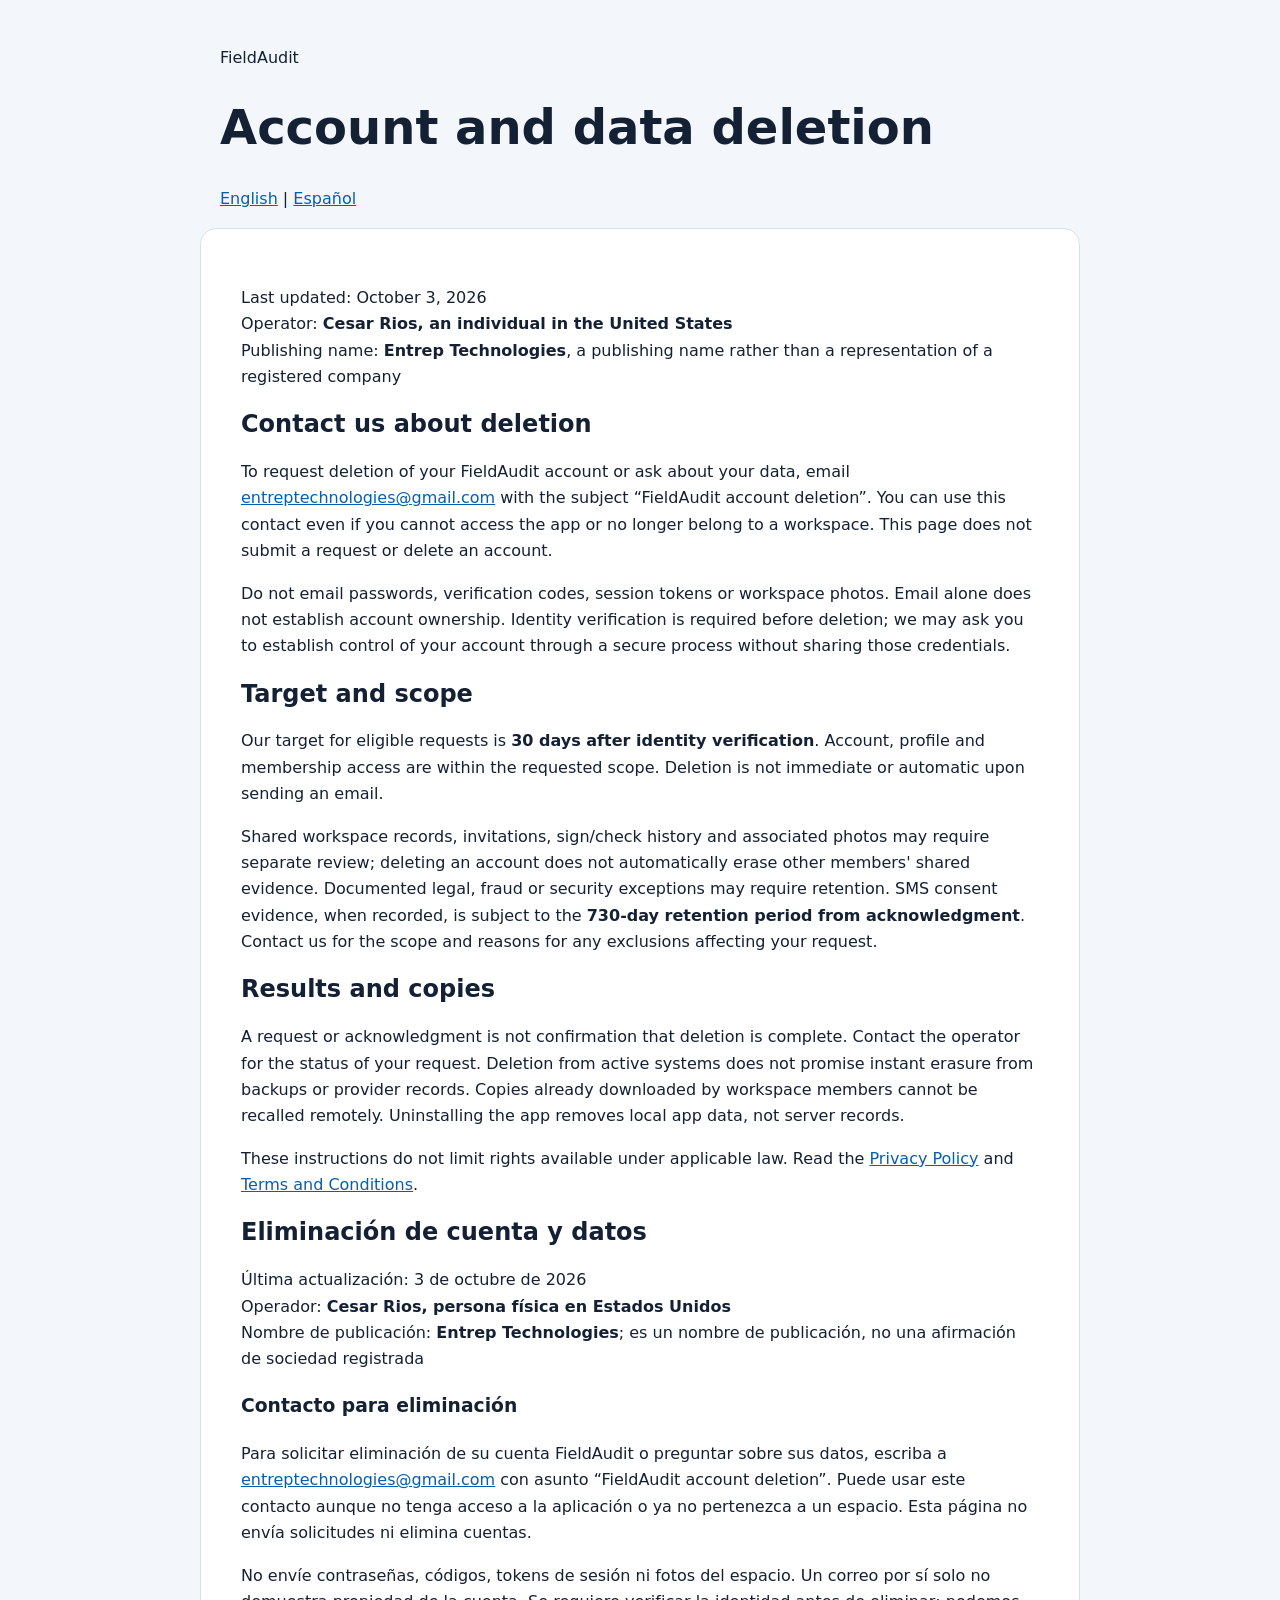
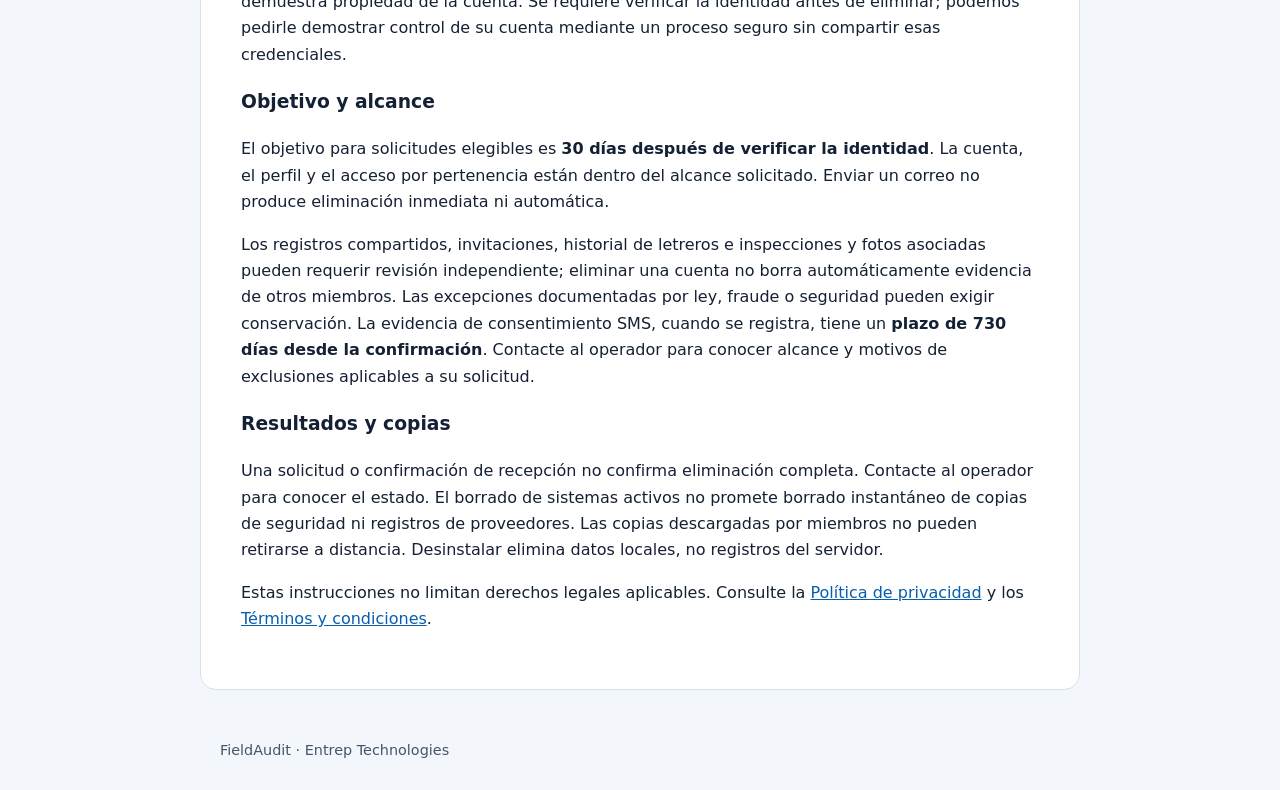
==== delete/index.html @ d107f605 "Publish approved FieldAudit baseline EN/ES legal pages Co-authored-by: Copilot App <223556219+Copilo" ====
<!doctype html>
<html lang="en">
  <head>
    <meta charset="utf-8" />
    <meta name="viewport" content="width=device-width, initial-scale=1" />
    <title>FieldAudit Account and Data Deletion</title>
    <link rel="stylesheet" href="../assets/site.css" />
  </head>
  <body>
    <header>
      <p>FieldAudit</p>
      <h1>Account and data deletion</h1>
      <nav aria-label="Language">
        <a href="#en">English</a> | <a href="#es" lang="es">Español</a>
      </nav>
    </header>
    <main>
      <section lang="en" id="en" aria-label="Deletion information in English">
        <p>
          Last updated: October 3, 2026<br />
          Operator:
          <strong>Cesar Rios, an individual in the United States</strong><br />
          Publishing name: <strong>Entrep Technologies</strong>, a publishing
          name rather than a representation of a registered company
        </p>
        <h2>Contact us about deletion</h2>
        <p>
          To request deletion of your FieldAudit account or ask about your data,
          email
          <a href="mailto:entreptechnologies@gmail.com"
            >entreptechnologies@gmail.com</a
          >
          with the subject “FieldAudit account deletion”. You can use this
          contact even if you cannot access the app or no longer belong to a
          workspace. This page does not submit a request or delete an account.
        </p>
        <p>
          Do not email passwords, verification codes, session tokens or
          workspace photos. Email alone does not establish account ownership.
          Identity verification is required before deletion; we may ask you to
          establish control of your account through a secure process without
          sharing those credentials.
        </p>
        <h2>Target and scope</h2>
        <p>
          Our target for eligible requests is
          <strong>30 days after identity verification</strong>. Account, profile
          and membership access are within the requested scope. Deletion is not
          immediate or automatic upon sending an email.
        </p>
        <p>
          Shared workspace records, invitations, sign/check history and
          associated photos may require separate review; deleting an account
          does not automatically erase other members' shared evidence.
          Documented legal, fraud or security exceptions may require retention.
          SMS consent evidence, when recorded, is subject to the
          <strong>730-day retention period from acknowledgment</strong>. Contact
          us for the scope and reasons for any exclusions affecting your
          request.
        </p>
        <h2>Results and copies</h2>
        <p>
          A request or acknowledgment is not confirmation that deletion is
          complete. Contact the operator for the status of your request.
          Deletion from active systems does not promise instant erasure from
          backups or provider records. Copies already downloaded by workspace
          members cannot be recalled remotely. Uninstalling the app removes
          local app data, not server records.
        </p>
        <p>
          These instructions do not limit rights available under applicable law.
          Read the <a href="../privacy/">Privacy Policy</a> and
          <a href="../terms/">Terms and Conditions</a>.
        </p>
      </section>
      <section lang="es" id="es" aria-label="Eliminación en español">
        <h2>Eliminación de cuenta y datos</h2>
        <p>
          Última actualización: 3 de octubre de 2026<br />
          Operador: <strong>Cesar Rios, persona física en Estados Unidos</strong
          ><br />
          Nombre de publicación: <strong>Entrep Technologies</strong>; es un
          nombre de publicación, no una afirmación de sociedad registrada
        </p>
        <h3>Contacto para eliminación</h3>
        <p>
          Para solicitar eliminación de su cuenta FieldAudit o preguntar sobre
          sus datos, escriba a
          <a href="mailto:entreptechnologies@gmail.com"
            >entreptechnologies@gmail.com</a
          >
          con asunto “FieldAudit account deletion”. Puede usar este contacto
          aunque no tenga acceso a la aplicación o ya no pertenezca a un
          espacio. Esta página no envía solicitudes ni elimina cuentas.
        </p>
        <p>
          No envíe contraseñas, códigos, tokens de sesión ni fotos del espacio.
          Un correo por sí solo no demuestra propiedad de la cuenta. Se requiere
          verificar la identidad antes de eliminar; podemos pedirle demostrar
          control de su cuenta mediante un proceso seguro sin compartir esas
          credenciales.
        </p>
        <h3>Objetivo y alcance</h3>
        <p>
          El objetivo para solicitudes elegibles es
          <strong>30 días después de verificar la identidad</strong>. La cuenta,
          el perfil y el acceso por pertenencia están dentro del alcance
          solicitado. Enviar un correo no produce eliminación inmediata ni
          automática.
        </p>
        <p>
          Los registros compartidos, invitaciones, historial de letreros e
          inspecciones y fotos asociadas pueden requerir revisión independiente;
          eliminar una cuenta no borra automáticamente evidencia de otros
          miembros. Las excepciones documentadas por ley, fraude o seguridad
          pueden exigir conservación. La evidencia de consentimiento SMS, cuando
          se registra, tiene un
          <strong>plazo de 730 días desde la confirmación</strong>. Contacte al
          operador para conocer alcance y motivos de exclusiones aplicables a su
          solicitud.
        </p>
        <h3>Resultados y copias</h3>
        <p>
          Una solicitud o confirmación de recepción no confirma eliminación
          completa. Contacte al operador para conocer el estado. El borrado de
          sistemas activos no promete borrado instantáneo de copias de seguridad
          ni registros de proveedores. Las copias descargadas por miembros no
          pueden retirarse a distancia. Desinstalar elimina datos locales, no
          registros del servidor.
        </p>
        <p>
          Estas instrucciones no limitan derechos legales aplicables. Consulte
          la <a href="../privacy/#es">Política de privacidad</a> y los
          <a href="../terms/#es">Términos y condiciones</a>.
        </p>
      </section>
    </main>
    <footer>FieldAudit · Entrep Technologies</footer>
  </body>
</html>
---- assets/site.css ----
:root {
  color-scheme: light;
  font-family:
    'Segoe UI',
    system-ui,
    -apple-system,
    BlinkMacSystemFont,
    sans-serif;
  color: #142033;
  background: #f3f7fb;
}

body {
  margin: 0;
}

header,
main,
footer {
  box-sizing: border-box;
  margin: 0 auto;
  max-width: 880px;
  padding: 1.25rem;
}

header {
  padding-top: 2rem;
}

h1,
h2 {
  line-height: 1.2;
}

h1 {
  font-size: clamp(2rem, 5vw, 3rem);
}

main {
  background: #fff;
  border: 1px solid #d7e1ec;
  border-radius: 1rem;
  line-height: 1.65;
  margin-bottom: 2rem;
  padding: clamp(1.25rem, 4vw, 2.5rem);
}

a {
  color: #075eae;
}

footer {
  color: #43556b;
  font-size: 0.9rem;
  padding-bottom: 2rem;
}
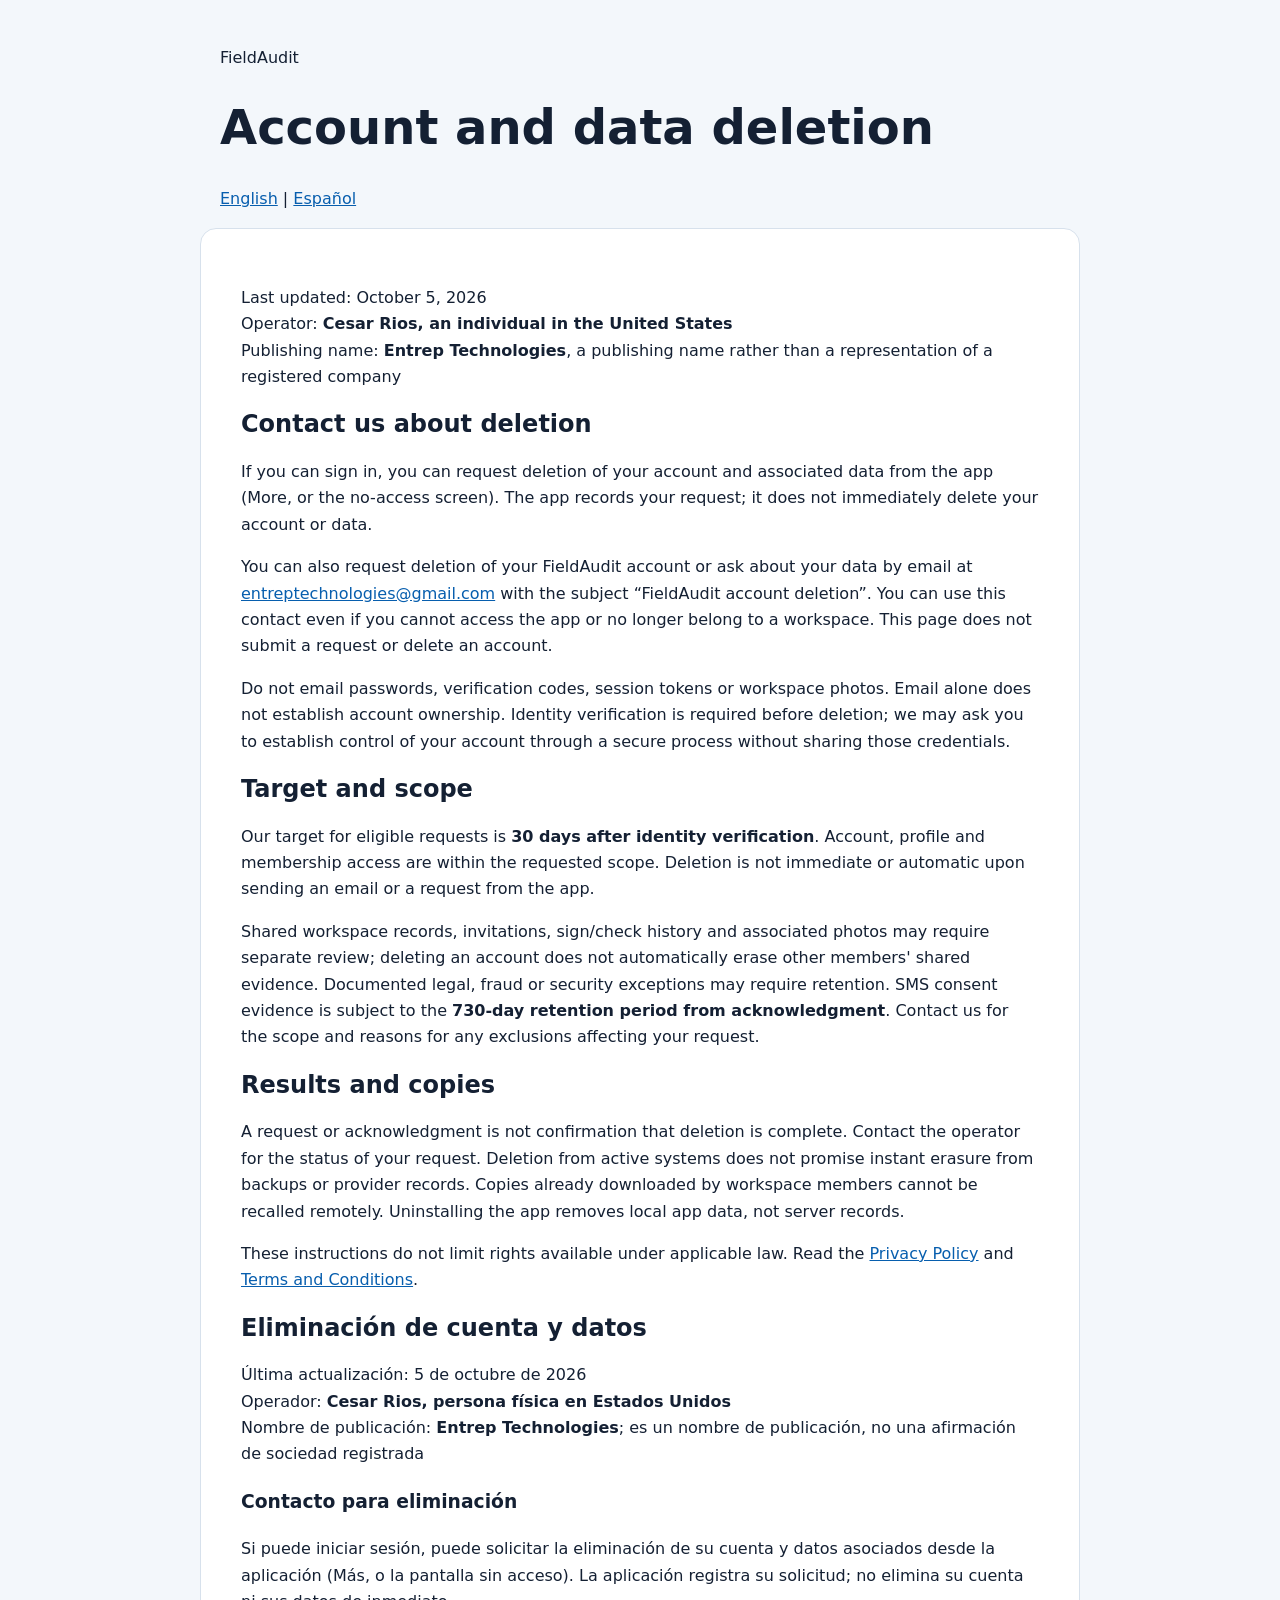
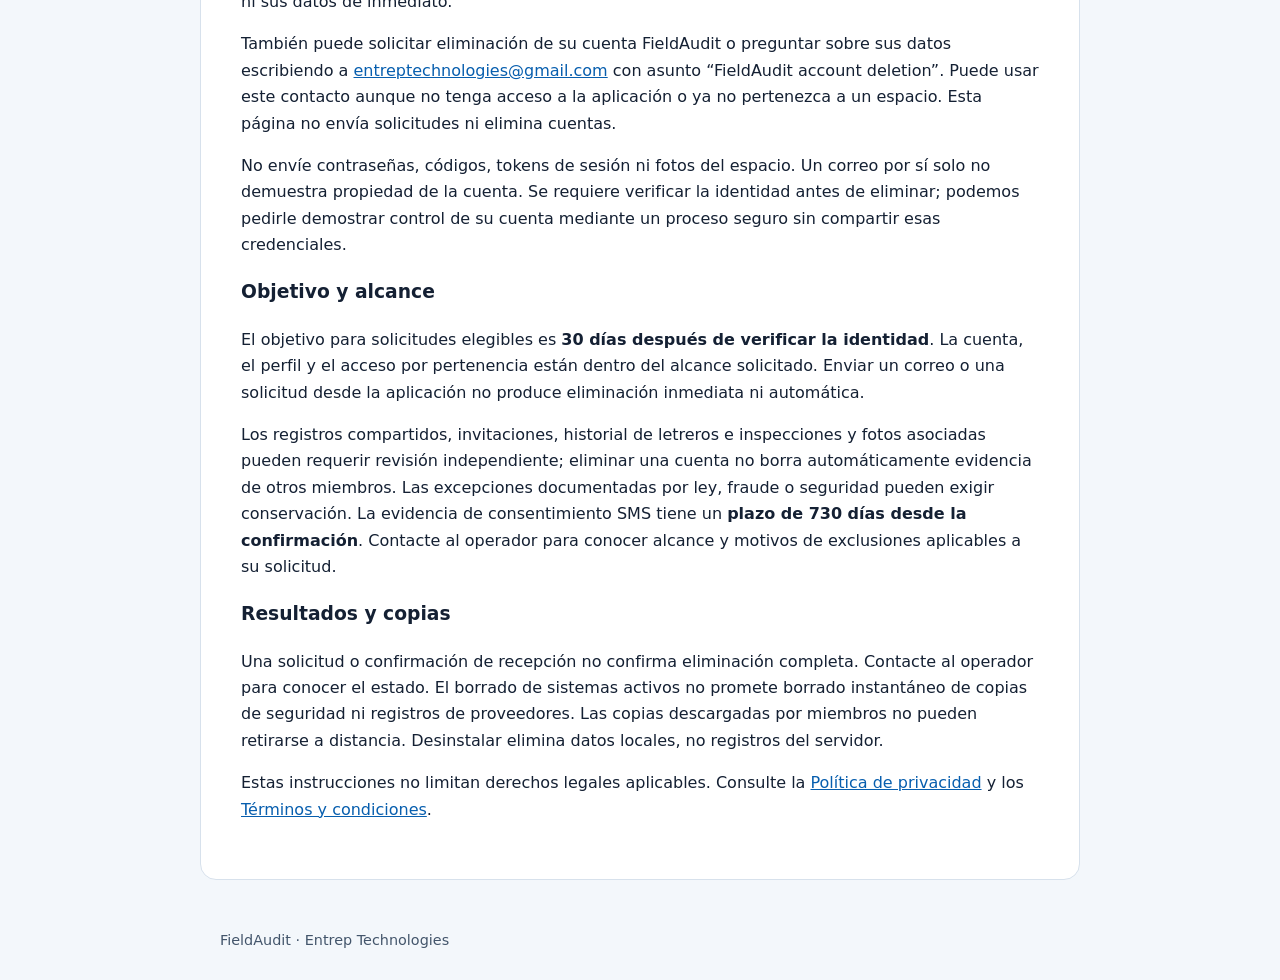
==== commit 8e364cd9: "Update legal pages: consent before OTP and in-app deletion (October 5, 2026) Co-authored-by: Copilot" ====
--- a/delete/index.html
+++ b/delete/index.html
@@ -17,7 +17,7 @@
     <main>
       <section lang="en" id="en" aria-label="Deletion information in English">
         <p>
-          Last updated: October 3, 2026<br />
+          Last updated: October 5, 2026<br />
           Operator:
           <strong>Cesar Rios, an individual in the United States</strong><br />
           Publishing name: <strong>Entrep Technologies</strong>, a publishing
@@ -25,8 +25,14 @@
         </p>
         <h2>Contact us about deletion</h2>
         <p>
-          To request deletion of your FieldAudit account or ask about your data,
-          email
+          If you can sign in, you can request deletion of your account and
+          associated data from the app (More, or the no-access screen). The app
+          records your request; it does not immediately delete your account or
+          data.
+        </p>
+        <p>
+          You can also request deletion of your FieldAudit account or ask about
+          your data by email at
           <a href="mailto:entreptechnologies@gmail.com"
             >entreptechnologies@gmail.com</a
           >
@@ -46,14 +52,15 @@
           Our target for eligible requests is
           <strong>30 days after identity verification</strong>. Account, profile
           and membership access are within the requested scope. Deletion is not
-          immediate or automatic upon sending an email.
+          immediate or automatic upon sending an email or a request from the
+          app.
         </p>
         <p>
           Shared workspace records, invitations, sign/check history and
           associated photos may require separate review; deleting an account
           does not automatically erase other members' shared evidence.
           Documented legal, fraud or security exceptions may require retention.
-          SMS consent evidence, when recorded, is subject to the
+          SMS consent evidence is subject to the
           <strong>730-day retention period from acknowledgment</strong>. Contact
           us for the scope and reasons for any exclusions affecting your
           request.
@@ -76,7 +83,7 @@
       <section lang="es" id="es" aria-label="Eliminación en español">
         <h2>Eliminación de cuenta y datos</h2>
         <p>
-          Última actualización: 3 de octubre de 2026<br />
+          Última actualización: 5 de octubre de 2026<br />
           Operador: <strong>Cesar Rios, persona física en Estados Unidos</strong
           ><br />
           Nombre de publicación: <strong>Entrep Technologies</strong>; es un
@@ -84,8 +91,14 @@
         </p>
         <h3>Contacto para eliminación</h3>
         <p>
-          Para solicitar eliminación de su cuenta FieldAudit o preguntar sobre
-          sus datos, escriba a
+          Si puede iniciar sesión, puede solicitar la eliminación de su cuenta y
+          datos asociados desde la aplicación (Más, o la pantalla sin acceso).
+          La aplicación registra su solicitud; no elimina su cuenta ni sus datos
+          de inmediato.
+        </p>
+        <p>
+          También puede solicitar eliminación de su cuenta FieldAudit o
+          preguntar sobre sus datos escribiendo a
           <a href="mailto:entreptechnologies@gmail.com"
             >entreptechnologies@gmail.com</a
           >
@@ -105,16 +118,16 @@
           El objetivo para solicitudes elegibles es
           <strong>30 días después de verificar la identidad</strong>. La cuenta,
           el perfil y el acceso por pertenencia están dentro del alcance
-          solicitado. Enviar un correo no produce eliminación inmediata ni
-          automática.
+          solicitado. Enviar un correo o una solicitud desde la aplicación no
+          produce eliminación inmediata ni automática.
         </p>
         <p>
           Los registros compartidos, invitaciones, historial de letreros e
           inspecciones y fotos asociadas pueden requerir revisión independiente;
           eliminar una cuenta no borra automáticamente evidencia de otros
           miembros. Las excepciones documentadas por ley, fraude o seguridad
-          pueden exigir conservación. La evidencia de consentimiento SMS, cuando
-          se registra, tiene un
+          pueden exigir conservación. La evidencia de consentimiento SMS tiene
+          un
           <strong>plazo de 730 días desde la confirmación</strong>. Contacte al
           operador para conocer alcance y motivos de exclusiones aplicables a su
           solicitud.
